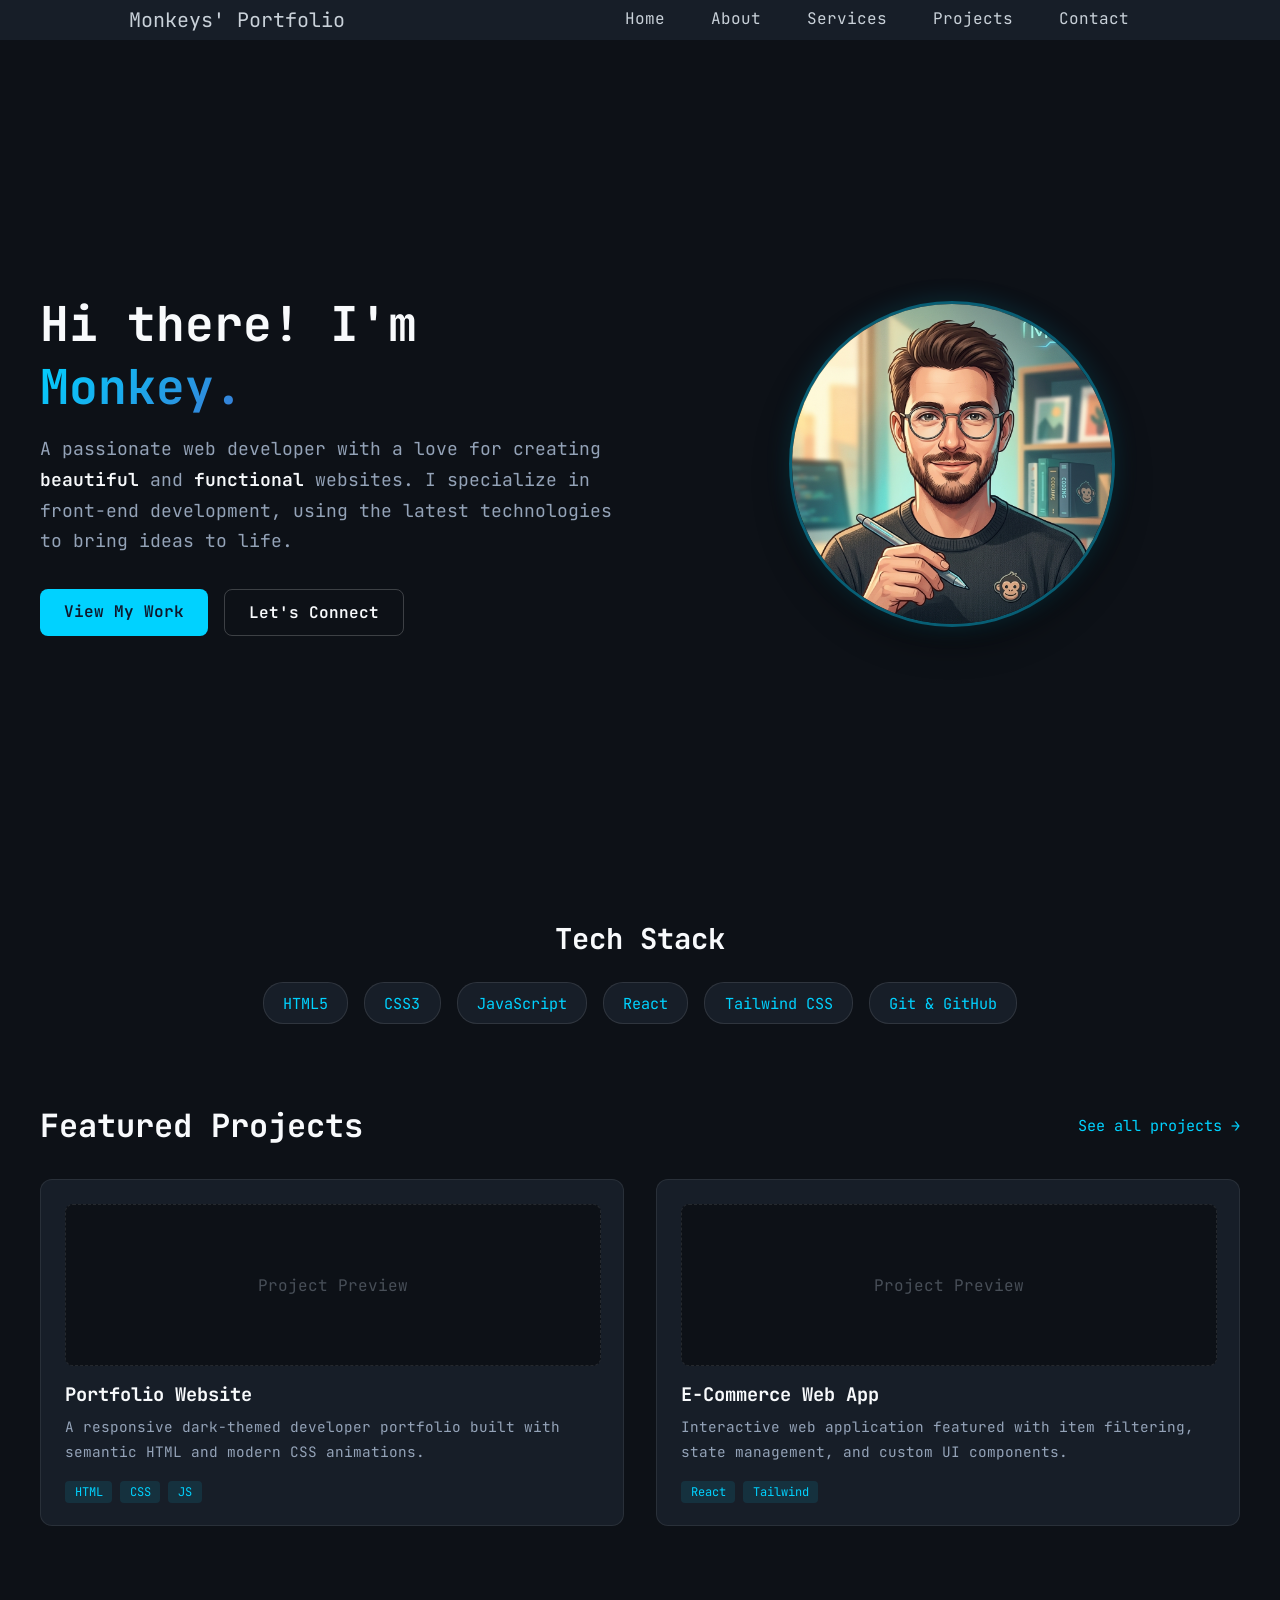
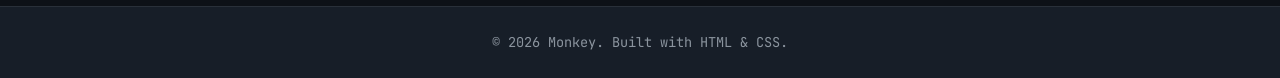
==== index.html @ 07ae4d61 "first commit" ====
<!DOCTYPE html>
<html lang="en">

<head>
    <meta charset="UTF-8">
    <meta name="viewport" content="width=device-width, initial-scale=1.0">
    <link rel="stylesheet" href="styles/index.css">
    <title>Monkey - Developer Portfolio</title>
</head>

<body>
    <header>
        <nav>
            <div class="left">Monkeys' Portfolio</div>
            <div class="right">
                <ul>
                    <li><a href="index.html">Home</a></li>
                    <li><a href="about.html">About</a></li>
                    <li><a href="services.html">Services</a></li>
                    <li><a href="projects.html">Projects</a></li>
                    <li><a href="contact.html">Contact</a></li>
                </ul>
            </div>
        </nav>
    </header>

    <main>
        <section class="firstSection">
            <div class="leftSection">
                <h1>Hi there! I'm <span class="name">Monkey.</span></h1>
                <p>
                    A passionate web developer with a love for creating
                    <span class="highlight">beautiful</span> and <span class="highlight">functional</span>
                    websites. I specialize in front-end development, using the latest technologies to bring
                    ideas to life.
                </p>
                <div class="cta-buttons">
                    <a href="projects.html" class="btn primary-btn">View My Work</a>
                    <a href="contact.html" class="btn secondary-btn">Let's Connect</a>
                </div>
            </div>

            <div class="rightSection">
                <!-- You can put a profile image, 3D graphic, or code illustration here -->
                <div class="avatar-container">
                    <img src="images/profile.png" alt="Monkey's Profile" />
                </div>
            </div>
        </section>

        <section class="skillsSection">
            <h2>Tech Stack</h2>
            <div class="skills-grid">
                <span class="skill-card">HTML5</span>
                <span class="skill-card">CSS3</span>
                <span class="skill-card">JavaScript</span>
                <span class="skill-card">React</span>
                <span class="skill-card">Tailwind CSS</span>
                <span class="skill-card">Git & GitHub</span>
            </div>
        </section>

        <section class="featuredProjects">
            <div class="section-header">
                <h2>Featured Projects</h2>
                <a href="projects.html" class="see-all">See all projects &rarr;</a>
            </div>

            <div class="projects-grid">
                <div class="project-card">
                    <div class="project-img-placeholder">Project Preview</div>
                    <h3>Portfolio Website</h3>
                    <p>A responsive dark-themed developer portfolio built with semantic HTML and modern CSS animations.
                    </p>
                    <div class="project-tags">
                        <span>HTML</span><span>CSS</span><span>JS</span>
                    </div>
                </div>

                <div class="project-card">
                    <div class="project-img-placeholder">Project Preview</div>
                    <h3>E-Commerce Web App</h3>
                    <p>Interactive web application featured with item filtering, state management, and custom UI
                        components.</p>
                    <div class="project-tags">
                        <span>React</span><span>Tailwind</span>
                    </div>
                </div>
            </div>
        </section>

        <footer>
            <div class="footer-content">
                <p>&copy; 2026 Monkey. Built with HTML & CSS.</p>
            </div>
        </footer>
    </main>
</body>

</html>
---- styles/index.css ----
@import url('https://fonts.googleapis.com/css2?family=JetBrains+Mono:ital,wght@0,100..800;1,100..800&display=swap');

* {
    margin: 0;
    padding: 0;
}

body {
    background-color: #0D1117;
    color: #C9D1D9;
    font-family: 'JetBrains Mono', monospace;
}

nav {
    display: flex;
    justify-content: space-around;
    align-items: center;
    height: 40px;
    background-color: #171e28;
}

nav a {
    display: inline-block;
    position: relative;
    text-decoration: none;
    color: #C9D1D9;
    padding-bottom: 4px;
}

nav a::after {
    content: '';
    position: absolute;
    bottom: 0;
    left: 50%;
    transform: translateX(-50%);
    width: 0%;
    height: 2px;
    background-color: #8B949E;
    transition: color 0.3s ease;
    transition: width 0.3s ease-in-out;
}

nav a:hover {
    color: #8B949E;
}

nav a:hover::after {
    width: 100%;
}

nav ul {
    display: flex;
    justify-content: center;
}

nav ul li {
    list-style: none;
    margin: 0 23px;
}

.left {
    font-size: 1.25rem;
}

/* Base Layout */
.firstSection {
    display: flex;
    align-items: center;
    justify-content: space-between;
    gap: 3rem;
    padding: 4rem 2rem;
    max-width: 1200px;
    margin: 0 auto;
    min-height: 80vh;
}

.leftSection {
    flex: 1;
}

.rightSection {
    flex: 1;
    display: flex;
    justify-content: center;
}

/* Typography */
h1 {
    font-size: 3rem;
    font-weight: 700;
    color: #f8fafc;
    margin-bottom: 1rem;
}

.name {
    color: #00d2ff;
    /* Vibrant blue accent */
    background: linear-gradient(135deg, #00d2ff, #3a7bd5);
    -webkit-background-clip: text;
    background-clip: text;               /*--------*/
    -webkit-text-fill-color: transparent;
}

p {
    font-size: 1.125rem;
    line-height: 1.7;
    color: #94a3b8;
    margin-bottom: 2rem;
}

.highlight {
    color: #f8fafc;
    font-weight: 600;
}

/* Buttons */
.cta-buttons {
    display: flex;
    gap: 1rem;
}

.btn {
    padding: 0.75rem 1.5rem;
    border-radius: 8px;
    text-decoration: none;
    font-weight: 600;
    transition: all 0.2s ease-in-out;
}

.primary-btn {
    background-color: #00d2ff;
    color: #0f172a;
}

.primary-btn:hover {
    transform: translateY(-2px);
    box-shadow: 0 4px 15px rgba(0, 210, 255, 0.4);
}

.secondary-btn {
    border: 1px solid rgba(255, 255, 255, 0.2);
    color: #f8fafc;
}

.secondary-btn:hover {
    background-color: rgba(255, 255, 255, 0.05);
}

/* Responsive design for smaller screens */
@media (max-width: 768px) {
    .firstSection {
        flex-direction: column;
        text-align: center;
        padding: 2rem 1rem;
    }

    .cta-buttons {
        justify-content: center;
    }
}

/* Container sizing and centering */
.rightSection {
  flex: 1;
  display: flex;
  justify-content: center;
  align-items: center;
}

/* Avatar container - controls layout and glow */
.avatar-container {
  width: 320px;            /* Fixes the overall width */
  height: 320px;           /* Makes container a perfect square */
  border-radius: 50%;      /* Makes it circular (or change to 24px for a rounded square) */
  position: relative;
  overflow: hidden;        /* Keeps the image inside the borders */
  
  /* Modern styling: accent border & subtle glow */
  border: 3px solid rgba(0, 210, 255, 0.4); 
  box-shadow: 0 0 25px rgba(0, 210, 255, 0.15),
              0 15px 35px rgba(0, 0, 0, 0.4);
  
  transition: transform 0.3s ease, box-shadow 0.3s ease;
}

/* Image behavior inside container */
.avatar-container img {
  width: 100%;
  height: 100%;
  object-fit: cover;       /* Prevents the image from stretching/distorting */
  object-position: top center; /* Focuses on the face area */
  display: block;
}

/* Hover Effect */
.avatar-container:hover {
  transform: translateY(-6px);
  border-color: rgba(0, 210, 255, 0.8);
  box-shadow: 0 0 35px rgba(0, 210, 255, 0.3),
              0 20px 40px rgba(0, 0, 0, 0.5);
}

/* Responsive adjustment for mobile screens */
@media (max-width: 768px) {
  .avatar-container {
    width: 240px;
    height: 240px;
    margin-top: 1.5rem;
  }
}

.skillsSection {
    max-width: 1200px;
    margin: 2rem auto 5rem;
    padding: 0 2rem;
    text-align: center;
}

.skillsSection h2 {
    font-size: 1.8rem;
    color: #f8fafc;
    margin-bottom: 1.5rem;
}

.skills-grid {
    display: flex;
    justify-content: center;
    flex-wrap: wrap;
    gap: 1rem;
}

.skill-card {
    background-color: #171e28;
    border: 1px solid rgba(255, 255, 255, 0.1);
    padding: 0.6rem 1.2rem;
    border-radius: 20px;
    font-size: 0.95rem;
    color: #00d2ff;
    transition: transform 0.2s ease, border-color 0.2s ease;
}

.skill-card:hover {
    transform: translateY(-3px);
    border-color: #00d2ff;
}

.featuredProjects {
    max-width: 1200px;
    margin: 4rem auto;
    padding: 0 2rem;
}

.section-header {
    display: flex;
    justify-content: space-between;
    align-items: center;
    margin-bottom: 2rem;
}

.section-header h2 {
    font-size: 2rem;
    color: #f8fafc;
}

.see-all {
    color: #00d2ff;
    text-decoration: none;
    font-size: 0.95rem;
}

.see-all:hover {
    text-decoration: underline;
}

.projects-grid {
    display: grid;
    grid-template-columns: repeat(auto-fit, minmax(300px, 1fr));
    gap: 2rem;
}

.project-card {
    background: #171e28;
    border: 1px solid rgba(255, 255, 255, 0.08);
    border-radius: 12px;
    padding: 1.5rem;
    transition: transform 0.3s ease, box-shadow 0.3s ease;
}

.project-card:hover {
    transform: translateY(-5px);
    box-shadow: 0 10px 25px rgba(0, 0, 0, 0.3);
}

.project-img-placeholder {
    width: 100%;
    height: 160px;
    background: #0d1117;
    border-radius: 8px;
    display: flex;
    align-items: center;
    justify-content: center;
    color: #484f58;
    margin-bottom: 1rem;
    border: 1px dashed rgba(255, 255, 255, 0.1);
}

.project-card h3 {
    color: #f8fafc;
    margin-bottom: 0.5rem;
}

.project-card p {
    font-size: 0.9rem;
    margin-bottom: 1rem;
}

.project-tags span {
    font-size: 0.75rem;
    background: rgba(0, 210, 255, 0.1);
    color: #00d2ff;
    padding: 0.2rem 0.6rem;
    border-radius: 4px;
    margin-right: 0.5rem;
}

footer {
    border-top: 1px solid rgba(255, 255, 255, 0.08);
    background-color: #171e28;
    padding: 1.5rem 0;
    text-align: center;
    margin-top: 5rem;
}

.footer-content p {
    font-size: 0.85rem;
    color: #8b949e;
    margin-bottom: 0;
}
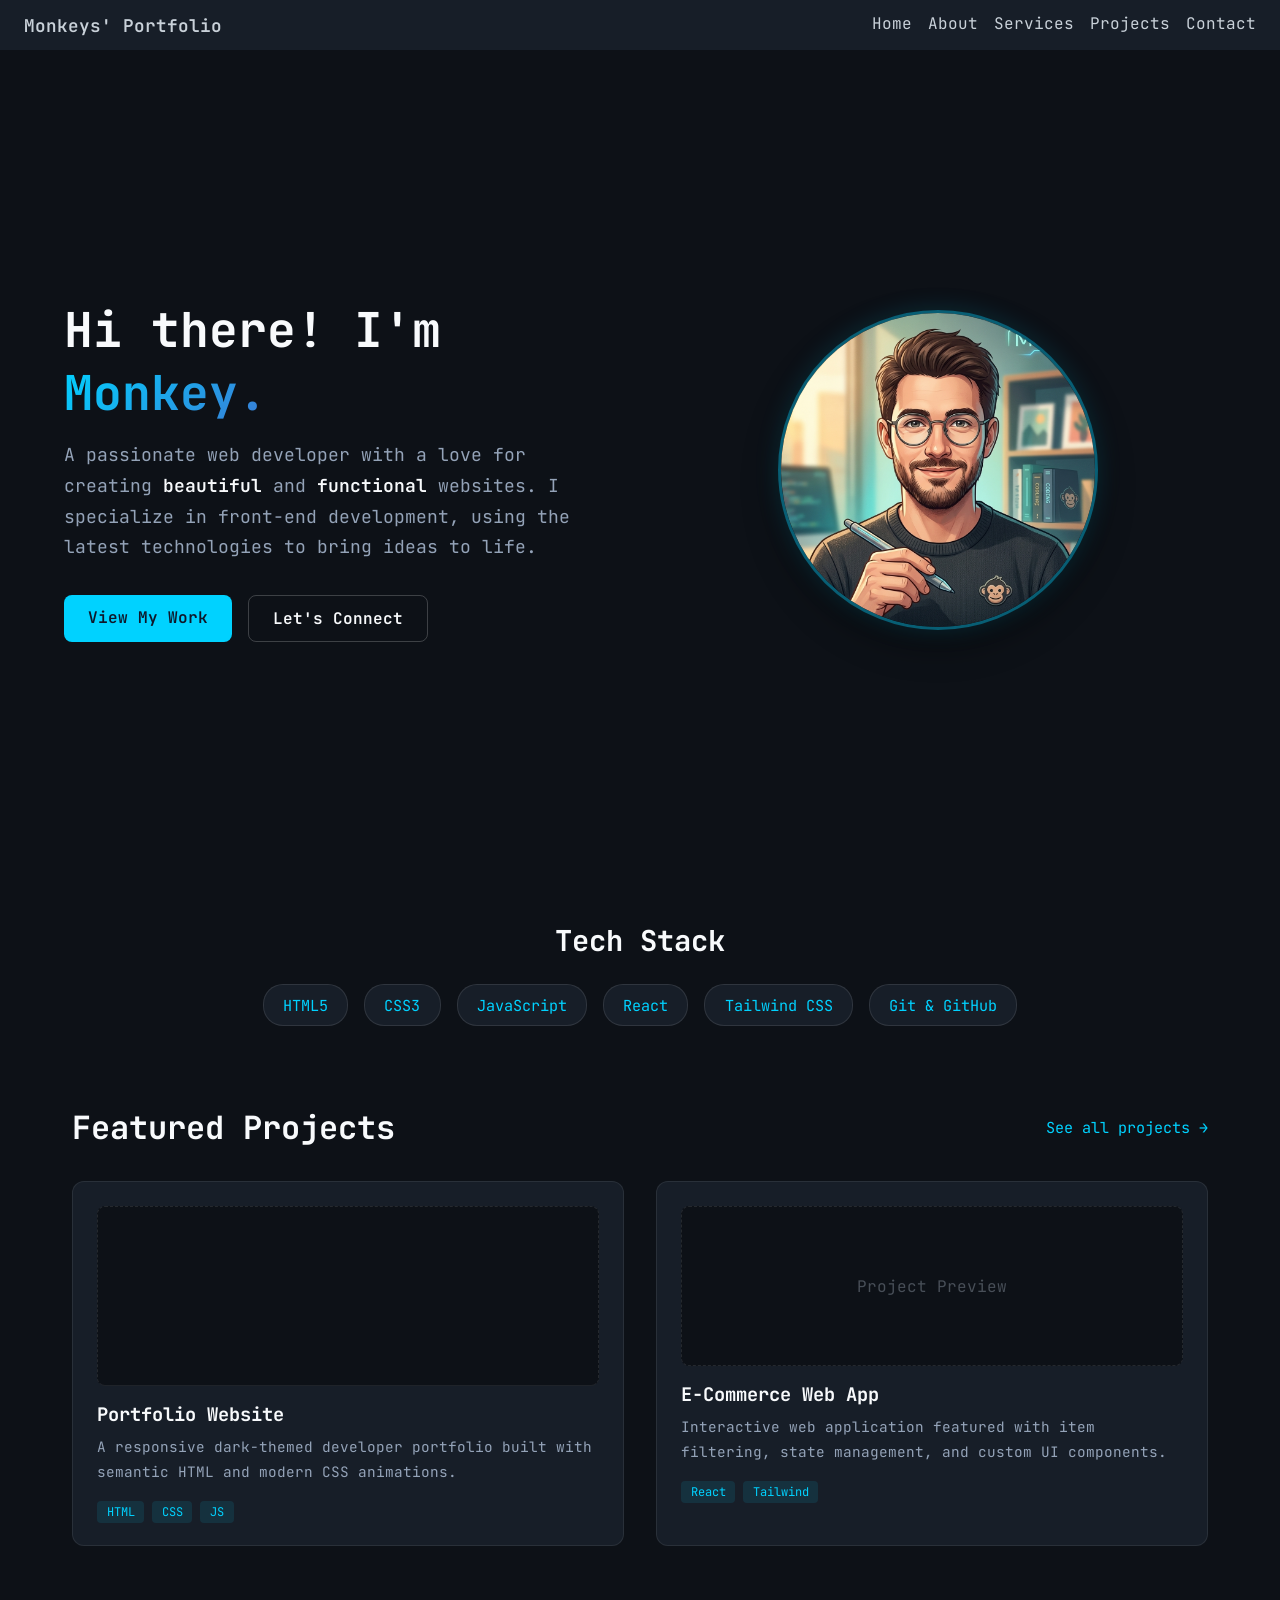
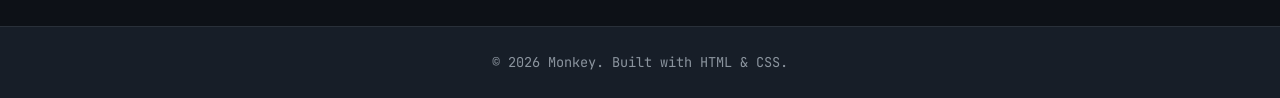
==== commit c05eafa5: "home page edit" ====
--- a/index.html
+++ b/index.html
@@ -68,7 +68,21 @@
 
             <div class="projects-grid">
                 <div class="project-card">
-                    <div class="project-img-placeholder">Project Preview</div>
+
+                    <!-- Overlay link: Makes the entire card clickable -->
+                    <a href="https://monkeyonalappy.vercel.app/" target="_blank" rel="noopener noreferrer"
+                        class="card-main-link" aria-label="Open Developer Portfolio"></a>
+
+                    <!--- Card Image --->
+                    <div class="card-image">
+                        <div class="iframe-preview-wrapper">
+                            <iframe src="https://monkeyonalappy.vercel.app/" title="Portfolio Preview" loading="lazy"
+                                scrolling="no"></iframe>
+                        </div>
+                    </div>
+
+                    <!--- Card -->
+                    <!-- <div class="project-img-placeholder">Project Preview</div> -->
                     <h3>Portfolio Website</h3>
                     <p>A responsive dark-themed developer portfolio built with semantic HTML and modern CSS animations.
                     </p>
--- a/styles/index.css
+++ b/styles/index.css
@@ -11,12 +11,40 @@
     font-family: 'JetBrains Mono', monospace;
 }
 
+/* Ensure proper box sizing and image scaling everywhere */
+*,
+*::before,
+*::after {
+    box-sizing: border-box;
+}
+
+img {
+    max-width: 100%;
+    height: auto;
+}
+
+/* Base Responsive Typography */
+html {
+    font-size: 16px;
+}
+
+@media (max-width: 768px) {
+    html {
+        font-size: 14px;
+        /* Slightly scales down text proportionally on smaller screens */
+    }
+}
+
 nav {
     display: flex;
-    justify-content: space-around;
-    align-items: center;
-    height: 40px;
+    justify-content: space-between;
+    align-items: center;
+    padding: 0.75rem 1.5rem;
+    min-height: 50px;
+    height: auto;
     background-color: #171e28;
+    flex-wrap: wrap;
+    gap: 0.75rem;
 }
 
 nav a {
@@ -51,15 +79,37 @@
 nav ul {
     display: flex;
     justify-content: center;
+    align-items: center;
+    flex-wrap: wrap;
+    gap: 1rem;
+    /* Replaces fixed margins for flexible wrapping */
 }
 
 nav ul li {
     list-style: none;
-    margin: 0 23px;
+    margin: 0;
+    /* Clears fixed side margins */
 }
 
 .left {
-    font-size: 1.25rem;
+    font-size: 1.1rem;
+    font-weight: 600;
+}
+
+@media (max-width: 600px) {
+    nav {
+        justify-content: center;
+        text-align: center;
+        padding: 0.75rem 1rem;
+    }
+
+    nav ul {
+        gap: 0.75rem 1rem;
+    }
+
+    nav a {
+        font-size: 0.85rem;
+    }
 }
 
 /* Base Layout */
@@ -67,11 +117,48 @@
     display: flex;
     align-items: center;
     justify-content: space-between;
-    gap: 3rem;
-    padding: 4rem 2rem;
+    gap: 2.5rem;
+    padding: 3rem 1.5rem;
     max-width: 1200px;
     margin: 0 auto;
-    min-height: 80vh;
+    min-height: calc(100vh - 60px);
+}
+
+@media (max-width: 850px) {
+    .firstSection {
+        flex-direction: column-reverse;
+        /* Puts text first, avatar below or vice versa */
+        text-align: center;
+        padding: 2rem 1rem;
+        min-height: auto;
+        gap: 2rem;
+    }
+
+    h1 {
+        font-size: 2.2rem;
+    }
+
+    p {
+        font-size: 1rem;
+    }
+
+    .cta-buttons {
+        justify-content: center;
+        flex-wrap: wrap;
+        width: 100%;
+    }
+
+    .cta-buttons .btn {
+        width: 100%;
+        /* Full width buttons on small phones */
+        max-width: 280px;
+        text-align: center;
+    }
+
+    .avatar-container {
+        width: 220px;
+        height: 220px;
+    }
 }
 
 .leftSection {
@@ -97,7 +184,8 @@
     /* Vibrant blue accent */
     background: linear-gradient(135deg, #00d2ff, #3a7bd5);
     -webkit-background-clip: text;
-    background-clip: text;               /*--------*/
+    background-clip: text;
+    /*--------*/
     -webkit-text-fill-color: transparent;
 }
 
@@ -161,52 +249,58 @@
 
 /* Container sizing and centering */
 .rightSection {
-  flex: 1;
-  display: flex;
-  justify-content: center;
-  align-items: center;
+    flex: 1;
+    display: flex;
+    justify-content: center;
+    align-items: center;
 }
 
 /* Avatar container - controls layout and glow */
 .avatar-container {
-  width: 320px;            /* Fixes the overall width */
-  height: 320px;           /* Makes container a perfect square */
-  border-radius: 50%;      /* Makes it circular (or change to 24px for a rounded square) */
-  position: relative;
-  overflow: hidden;        /* Keeps the image inside the borders */
-  
-  /* Modern styling: accent border & subtle glow */
-  border: 3px solid rgba(0, 210, 255, 0.4); 
-  box-shadow: 0 0 25px rgba(0, 210, 255, 0.15),
-              0 15px 35px rgba(0, 0, 0, 0.4);
-  
-  transition: transform 0.3s ease, box-shadow 0.3s ease;
+    width: 320px;
+    /* Fixes the overall width */
+    height: 320px;
+    /* Makes container a perfect square */
+    border-radius: 50%;
+    /* Makes it circular (or change to 24px for a rounded square) */
+    position: relative;
+    overflow: hidden;
+    /* Keeps the image inside the borders */
+
+    /* Modern styling: accent border & subtle glow */
+    border: 3px solid rgba(0, 210, 255, 0.4);
+    box-shadow: 0 0 25px rgba(0, 210, 255, 0.15),
+        0 15px 35px rgba(0, 0, 0, 0.4);
+
+    transition: transform 0.3s ease, box-shadow 0.3s ease;
 }
 
 /* Image behavior inside container */
 .avatar-container img {
-  width: 100%;
-  height: 100%;
-  object-fit: cover;       /* Prevents the image from stretching/distorting */
-  object-position: top center; /* Focuses on the face area */
-  display: block;
+    width: 100%;
+    height: 100%;
+    object-fit: cover;
+    /* Prevents the image from stretching/distorting */
+    object-position: top center;
+    /* Focuses on the face area */
+    display: block;
 }
 
 /* Hover Effect */
 .avatar-container:hover {
-  transform: translateY(-6px);
-  border-color: rgba(0, 210, 255, 0.8);
-  box-shadow: 0 0 35px rgba(0, 210, 255, 0.3),
-              0 20px 40px rgba(0, 0, 0, 0.5);
+    transform: translateY(-6px);
+    border-color: rgba(0, 210, 255, 0.8);
+    box-shadow: 0 0 35px rgba(0, 210, 255, 0.3),
+        0 20px 40px rgba(0, 0, 0, 0.5);
 }
 
 /* Responsive adjustment for mobile screens */
 @media (max-width: 768px) {
-  .avatar-container {
-    width: 240px;
-    height: 240px;
-    margin-top: 1.5rem;
-  }
+    .avatar-container {
+        width: 240px;
+        height: 240px;
+        margin-top: 1.5rem;
+    }
 }
 
 .skillsSection {
@@ -304,6 +398,49 @@
     border: 1px dashed rgba(255, 255, 255, 0.1);
 }
 
+.card-image {
+    width: 100%;
+    height: 160px;
+    background: #0d1117;
+    border-radius: 8px;
+    display: flex;
+    align-items: center;
+    justify-content: center;
+    color: #484f58;
+    margin-bottom: 1rem;
+    border: 1px dashed rgba(255, 255, 255, 0.1);
+
+    background-color: #0d1117;
+    height: 180px;
+    position: relative;
+    overflow: hidden;
+    border-bottom: 1px solid rgba(255, 255, 255, 0.08);
+}
+
+.iframe-preview-wrapper {
+    width: 100%;
+    height: 100%;
+    position: absolute;
+    top: 0;
+    left: 0;
+    /* Defines the zoom scale (0.3 = 30% view size) */
+    --scale: 0.3;
+}
+
+.iframe-preview-wrapper iframe {
+    /* Stretch the virtual viewport so that after scaling, it equals 100% of the wrapper width */
+    width: calc(100% / var(--scale));
+    height: calc(100% / var(--scale));
+    border: none;
+
+    /* Apply scale from top-left origin */
+    transform: scale(var(--scale));
+    transform-origin: top left;
+
+    pointer-events: none;
+    overflow: hidden;
+}
+
 .project-card h3 {
     color: #f8fafc;
     margin-bottom: 0.5rem;
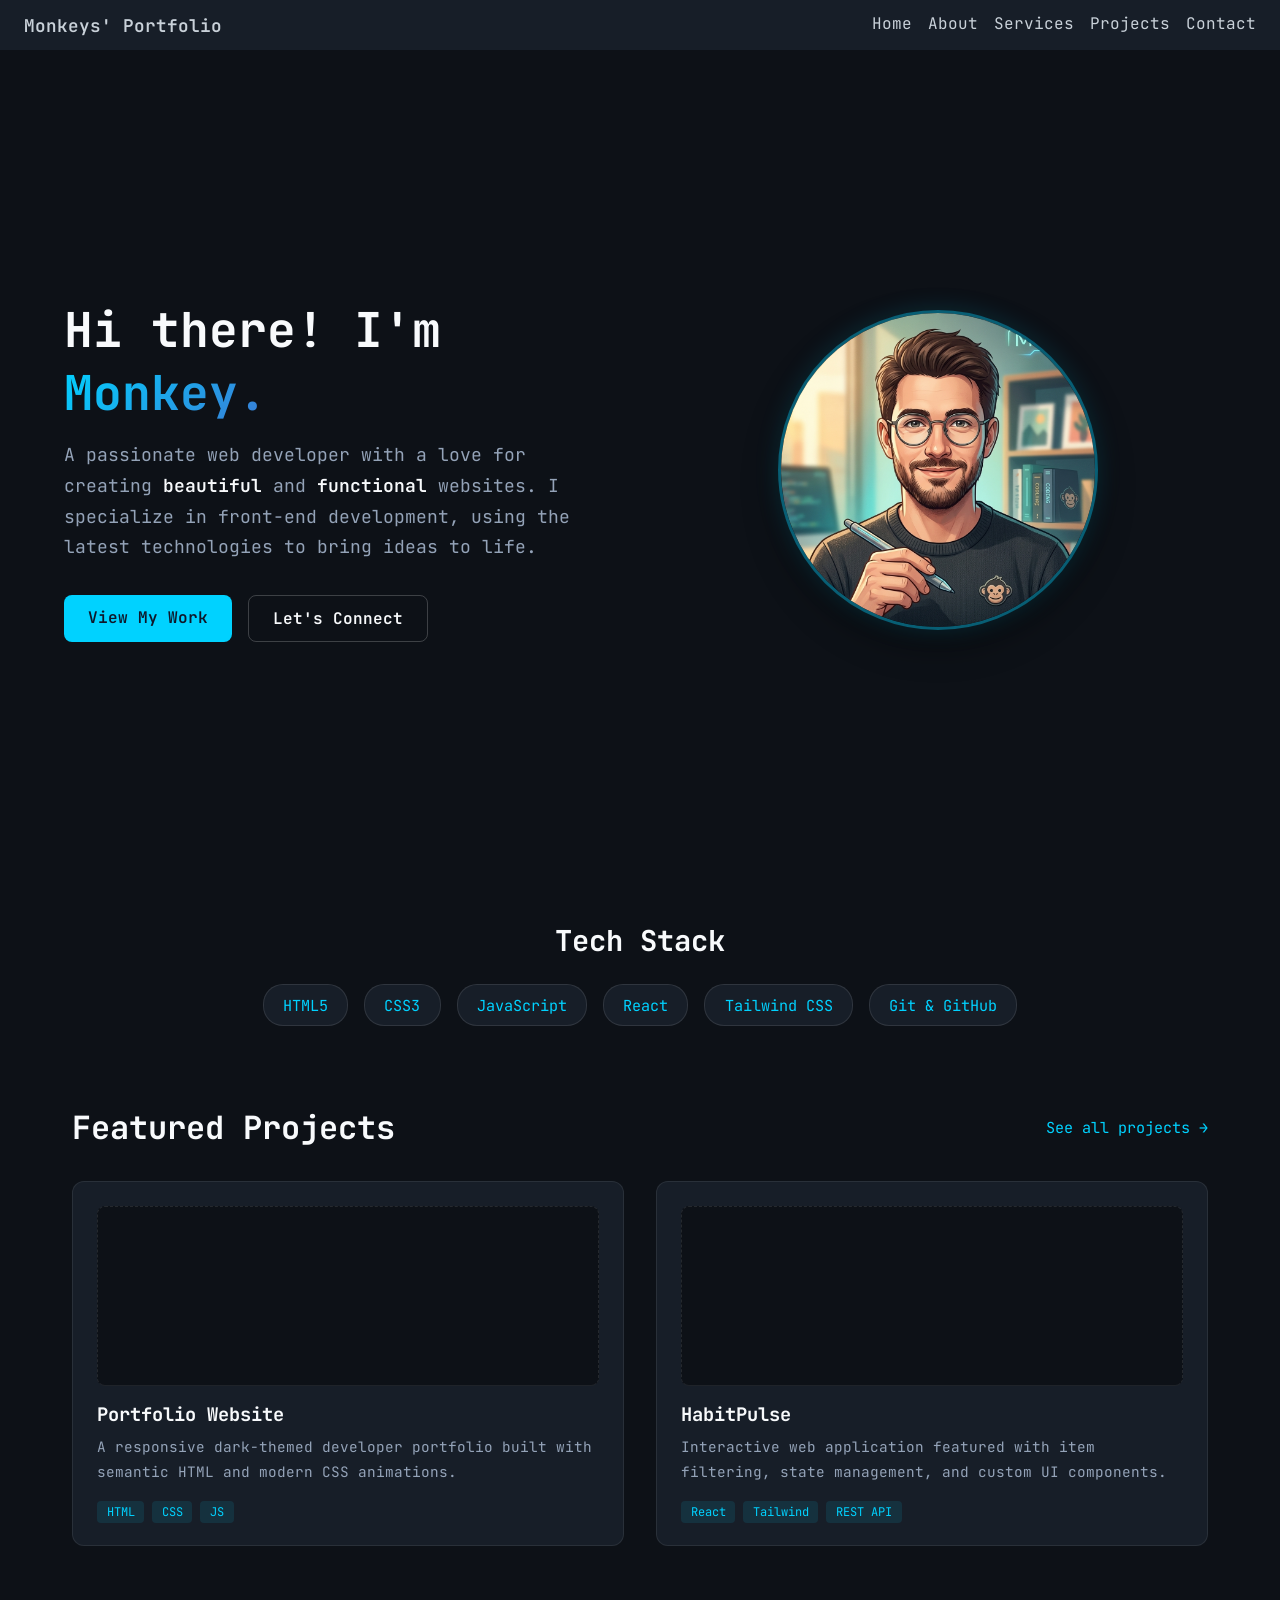
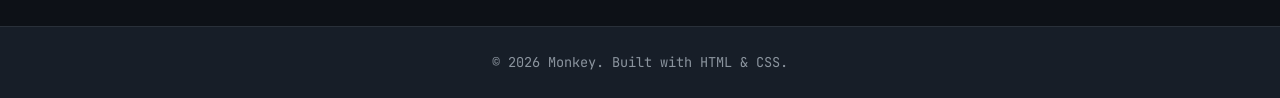
==== commit 0f17ac47: "update" ====
--- a/index.html
+++ b/index.html
@@ -67,11 +67,13 @@
             </div>
 
             <div class="projects-grid">
+
+                <!-- Project 1 -->
                 <div class="project-card">
 
                     <!-- Overlay link: Makes the entire card clickable -->
-                    <a href="https://monkeyonalappy.vercel.app/" target="_blank" rel="noopener noreferrer"
-                        class="card-main-link" aria-label="Open Developer Portfolio"></a>
+                    <!-- <a href="https://monkeyonalappy.vercel.app/" target="_blank" rel="noopener noreferrer"
+                        class="card-main-link" aria-label="Open Developer Portfolio"></a> -->
 
                     <!--- Card Image --->
                     <div class="card-image">
@@ -91,15 +93,26 @@
                     </div>
                 </div>
 
+
+                <!-- Project 2 -->
                 <div class="project-card">
-                    <div class="project-img-placeholder">Project Preview</div>
-                    <h3>E-Commerce Web App</h3>
+
+                    <div class="card-image">
+                        <div class="iframe-preview-wrapper">
+                            <iframe src="https://habitpulse.ai.studio" title="HabitPulse Preview" loading="lazy"
+                                scrolling="no"></iframe>
+                        </div>
+                    </div>
+
+                    <!-- <div class="project-img-placeholder">Project Preview</div> -->
+                    <h3>HabitPulse</h3>
                     <p>Interactive web application featured with item filtering, state management, and custom UI
                         components.</p>
                     <div class="project-tags">
-                        <span>React</span><span>Tailwind</span>
+                        <span>React</span><span>Tailwind</span><span>REST API</span>
                     </div>
                 </div>
+
             </div>
         </section>
 
